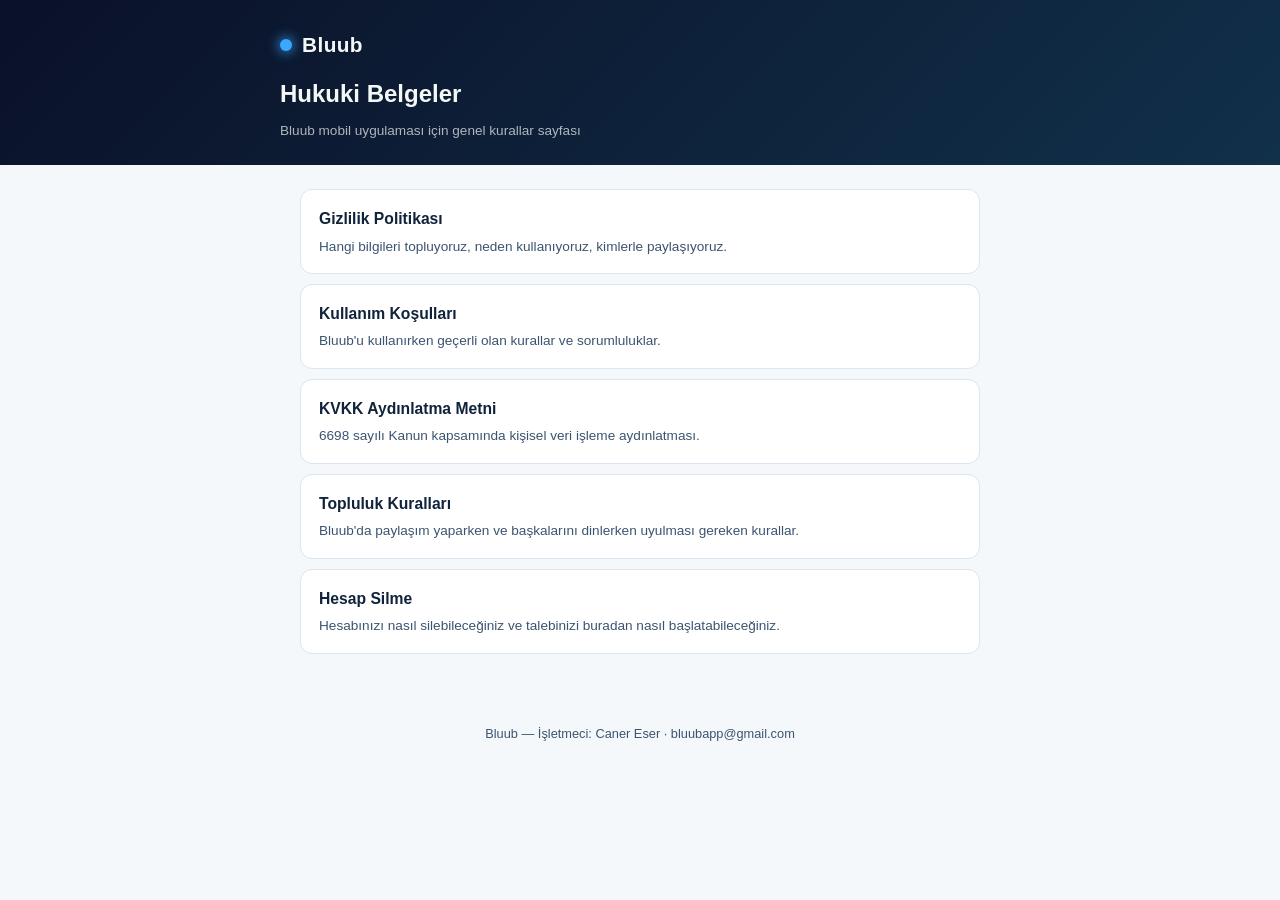
==== index.html @ 8baf8113 "Add files via upload" ====
<!doctype html>
<html lang="tr">
<head>
<meta charset="utf-8">
<meta name="viewport" content="width=device-width, initial-scale=1">
<title>Bluub — Hukuki Belgeler</title>
<meta name="robots" content="index, follow">
<link rel="stylesheet" href="assets/style.css">
</head>
<body>
<header class="site-header">
  <div class="brand"><span class="logo-dot"></span><a href="./">Bluub</a></div>
  <div class="page-title">
    <h1>Hukuki Belgeler</h1>
    <div class="meta">Bluub mobil uygulaması için genel kurallar sayfası</div>
  </div>
</header>
<main>
<ul class="index-list">
  <li><a href="privacy/">Gizlilik Politikası
    <span class="desc">Hangi bilgileri topluyoruz, neden kullanıyoruz, kimlerle paylaşıyoruz.</span>
  </a></li>
  <li><a href="terms/">Kullanım Koşulları
    <span class="desc">Bluub'u kullanırken geçerli olan kurallar ve sorumluluklar.</span>
  </a></li>
  <li><a href="kvkk/">KVKK Aydınlatma Metni
    <span class="desc">6698 sayılı Kanun kapsamında kişisel veri işleme aydınlatması.</span>
  </a></li>
  <li><a href="community/">Topluluk Kuralları
    <span class="desc">Bluub'da paylaşım yaparken ve başkalarını dinlerken uyulması gereken kurallar.</span>
  </a></li>
  <li><a href="account-deletion/">Hesap Silme
    <span class="desc">Hesabınızı nasıl silebileceğiniz ve talebinizi buradan nasıl başlatabileceğiniz.</span>
  </a></li>
</ul>
</main>
<footer class="site-footer">
  Bluub — İşletmeci: Caner Eser · bluubapp@gmail.com
</footer>
</body>
</html>
---- assets/style.css ----
:root {
  --sky-night: #0A1128;
  --sky-dusk: #2A3A63;
  --sea-deep: #071B2E;
  --sea-mid: #11304A;
  --accent: #3AA8FF;
  --accent-deep: #1C6FD1;
  --foam: #F3F7F6;
  --ink: #10233a;
  --ink-soft: #3c5470;
  --paper: #ffffff;
  --paper-soft: #f4f8fb;
  --border: #dbe6f0;
  --max-width: 720px;
}

* { box-sizing: border-box; }

html { -webkit-text-size-adjust: 100%; }

body {
  margin: 0;
  font-family: -apple-system, BlinkMacSystemFont, "Segoe UI", Roboto, Helvetica, Arial, sans-serif;
  background: var(--paper-soft);
  color: var(--ink);
  line-height: 1.6;
}

header.site-header {
  background: linear-gradient(135deg, var(--sky-night), var(--sea-mid));
  color: var(--foam);
  padding: 28px 20px 24px;
}

.brand {
  display: flex;
  align-items: center;
  gap: 10px;
  max-width: var(--max-width);
  margin: 0 auto;
}

.brand .logo-dot {
  width: 12px;
  height: 12px;
  border-radius: 50%;
  background: var(--accent);
  box-shadow: 0 0 12px 2px rgba(58, 168, 255, 0.7);
  flex-shrink: 0;
}

.brand a {
  color: var(--foam);
  text-decoration: none;
  font-size: 1.3rem;
  font-weight: 700;
  letter-spacing: 0.02em;
}

.page-title {
  max-width: var(--max-width);
  margin: 14px auto 0;
}

.page-title h1 {
  margin: 0;
  font-size: 1.5rem;
  font-weight: 700;
  color: var(--foam);
}

.page-title .meta {
  margin-top: 6px;
  font-size: 0.85rem;
  color: rgba(243, 247, 246, 0.7);
}

main {
  max-width: var(--max-width);
  margin: 0 auto;
  padding: 24px 20px 60px;
}

article {
  background: var(--paper);
  border: 1px solid var(--border);
  border-radius: 14px;
  padding: 24px 22px;
}

article h2 {
  font-size: 1.05rem;
  color: var(--sea-mid);
  margin: 28px 0 10px;
  padding-top: 12px;
  border-top: 1px solid var(--border);
}

article h2:first-child {
  margin-top: 0;
  padding-top: 0;
  border-top: none;
}

article p {
  margin: 0 0 10px;
  font-size: 0.97rem;
  color: var(--ink-soft);
}

article a {
  color: var(--accent-deep);
  word-break: break-word;
}

.index-list {
  list-style: none;
  margin: 0;
  padding: 0;
  display: flex;
  flex-direction: column;
  gap: 10px;
}

.index-list a {
  display: block;
  background: var(--paper);
  border: 1px solid var(--border);
  border-radius: 12px;
  padding: 16px 18px;
  text-decoration: none;
  color: var(--ink);
  font-weight: 600;
  font-size: 0.98rem;
}

.index-list a:hover { border-color: var(--accent); }

.index-list .desc {
  display: block;
  font-weight: 400;
  font-size: 0.85rem;
  color: var(--ink-soft);
  margin-top: 4px;
}

.cta {
  display: inline-block;
  margin-top: 6px;
  background: linear-gradient(135deg, var(--accent), var(--accent-deep));
  color: #fff;
  text-decoration: none;
  font-weight: 700;
  padding: 13px 22px;
  border-radius: 999px;
  font-size: 0.95rem;
}

.callout {
  background: var(--paper-soft);
  border: 1px solid var(--border);
  border-left: 4px solid var(--accent);
  border-radius: 10px;
  padding: 14px 16px;
  margin: 0 0 16px;
  font-size: 0.92rem;
  color: var(--ink-soft);
}

footer.site-footer {
  max-width: var(--max-width);
  margin: 0 auto;
  padding: 10px 20px 40px;
  font-size: 0.8rem;
  color: var(--ink-soft);
  text-align: center;
}

footer.site-footer a { color: var(--ink-soft); }

@media (prefers-color-scheme: dark) {
  :root {
    --paper: #101c2c;
    --paper-soft: #0a1420;
    --ink: #eef4fa;
    --ink-soft: #b7c6d8;
    --border: #223550;
  }
  article h2 { color: #9fd0ff; }
}
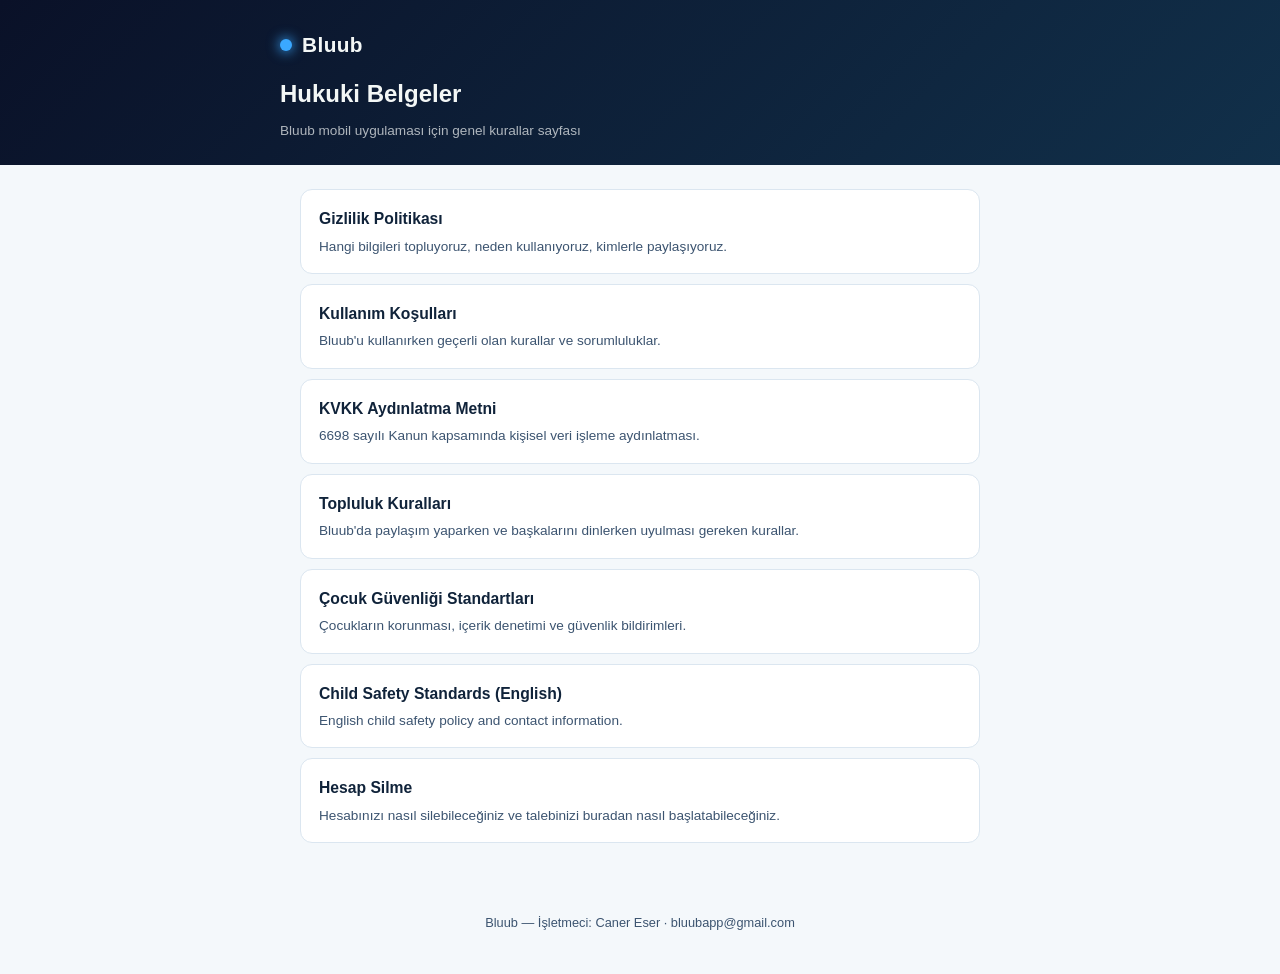
==== commit 3a18a497: "docs(legal): link draft child-safety policies from legal index" ====
--- a/index.html
+++ b/index.html
@@ -29,6 +29,12 @@
   <li><a href="community/">Topluluk Kuralları
     <span class="desc">Bluub'da paylaşım yaparken ve başkalarını dinlerken uyulması gereken kurallar.</span>
   </a></li>
+  <li><a href="child-safety/">Çocuk Güvenliği Standartları
+    <span class="desc">Çocukların korunması, içerik denetimi ve güvenlik bildirimleri.</span>
+  </a></li>
+  <li><a href="en/child-safety/">Child Safety Standards (English)
+    <span class="desc">English child safety policy and contact information.</span>
+  </a></li>
   <li><a href="account-deletion/">Hesap Silme
     <span class="desc">Hesabınızı nasıl silebileceğiniz ve talebinizi buradan nasıl başlatabileceğiniz.</span>
   </a></li>
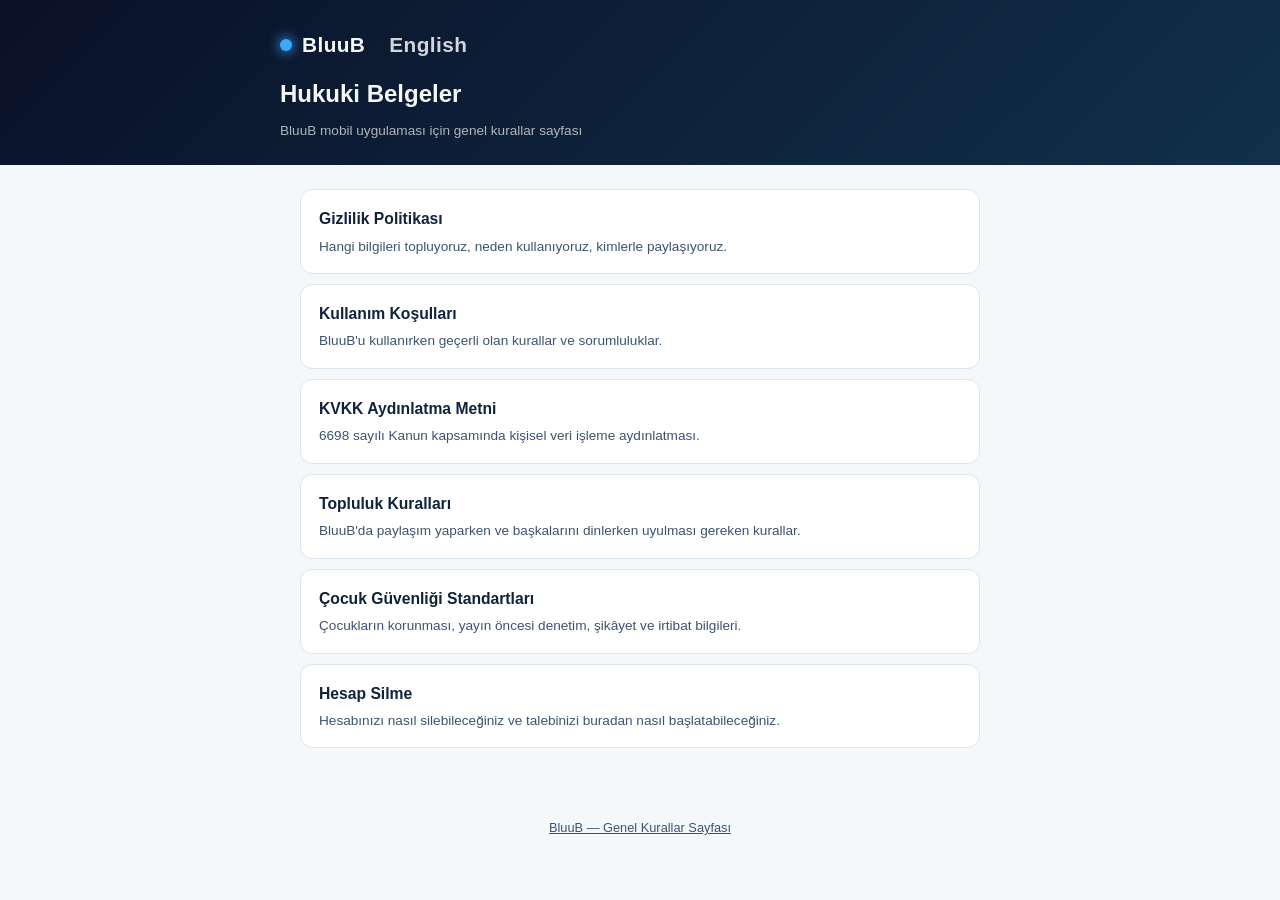
==== commit 0fa3f829: "legal: sync all pages with in-app texts (TR+EN), 180-day restore period, child safety pages - privac" ====
--- a/index.html
+++ b/index.html
@@ -3,16 +3,18 @@
 <head>
 <meta charset="utf-8">
 <meta name="viewport" content="width=device-width, initial-scale=1">
-<title>Bluub — Hukuki Belgeler</title>
+<title>Hukuki Belgeler — BluuB</title>
 <meta name="robots" content="index, follow">
 <link rel="stylesheet" href="assets/style.css">
+<link rel="alternate" hreflang="en" href="en/">
 </head>
 <body>
 <header class="site-header">
-  <div class="brand"><span class="logo-dot"></span><a href="./">Bluub</a></div>
+  <div class="brand"><span class="logo-dot"></span><a href="">BluuB</a>
+    <a class="lang-switch" href="en/" lang="en">English</a></div>
   <div class="page-title">
     <h1>Hukuki Belgeler</h1>
-    <div class="meta">Bluub mobil uygulaması için genel kurallar sayfası</div>
+    <div class="meta">BluuB mobil uygulaması için genel kurallar sayfası</div>
   </div>
 </header>
 <main>
@@ -21,19 +23,16 @@
     <span class="desc">Hangi bilgileri topluyoruz, neden kullanıyoruz, kimlerle paylaşıyoruz.</span>
   </a></li>
   <li><a href="terms/">Kullanım Koşulları
-    <span class="desc">Bluub'u kullanırken geçerli olan kurallar ve sorumluluklar.</span>
+    <span class="desc">BluuB&#x27;u kullanırken geçerli olan kurallar ve sorumluluklar.</span>
   </a></li>
   <li><a href="kvkk/">KVKK Aydınlatma Metni
     <span class="desc">6698 sayılı Kanun kapsamında kişisel veri işleme aydınlatması.</span>
   </a></li>
   <li><a href="community/">Topluluk Kuralları
-    <span class="desc">Bluub'da paylaşım yaparken ve başkalarını dinlerken uyulması gereken kurallar.</span>
+    <span class="desc">BluuB&#x27;da paylaşım yaparken ve başkalarını dinlerken uyulması gereken kurallar.</span>
   </a></li>
   <li><a href="child-safety/">Çocuk Güvenliği Standartları
-    <span class="desc">Çocukların korunması, içerik denetimi ve güvenlik bildirimleri.</span>
-  </a></li>
-  <li><a href="en/child-safety/">Child Safety Standards (English)
-    <span class="desc">English child safety policy and contact information.</span>
+    <span class="desc">Çocukların korunması, yayın öncesi denetim, şikâyet ve irtibat bilgileri.</span>
   </a></li>
   <li><a href="account-deletion/">Hesap Silme
     <span class="desc">Hesabınızı nasıl silebileceğiniz ve talebinizi buradan nasıl başlatabileceğiniz.</span>
@@ -41,7 +40,7 @@
 </ul>
 </main>
 <footer class="site-footer">
-  Bluub — İşletmeci: Caner Eser · bluubapp@gmail.com
+  <a href="">BluuB — Genel Kurallar Sayfası</a>
 </footer>
 </body>
 </html>
--- a/assets/style.css
+++ b/assets/style.css
@@ -188,3 +188,11 @@
   }
   article h2 { color: #9fd0ff; }
 }
+
+/* TR/EN dil bağlantısı (tools/build.py) */
+.lang-switch {
+  margin-left: 14px;
+  font-size: 13px;
+  font-weight: 500;
+  opacity: 0.85;
+}
